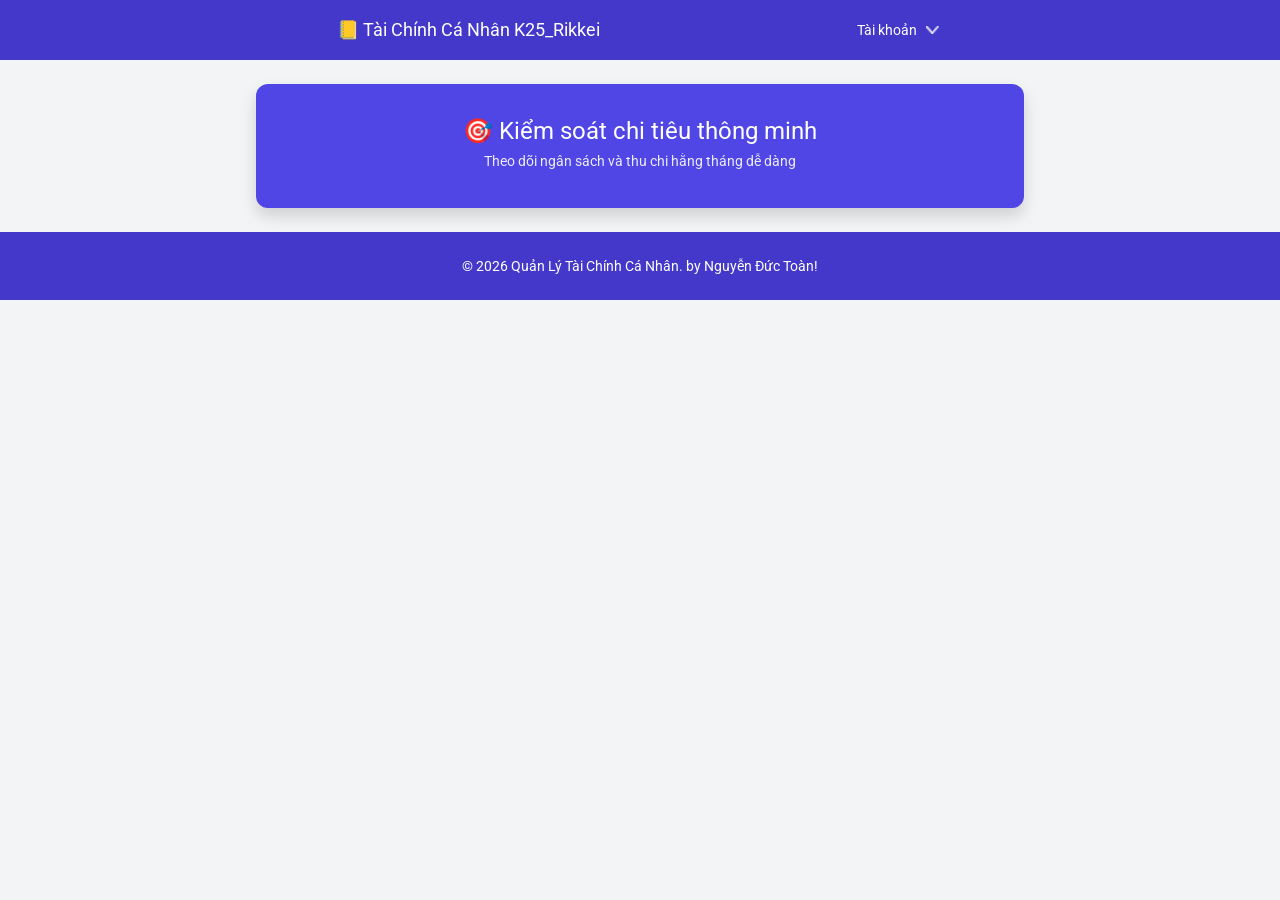
==== STRUCTURE_FINANCE/index.html @ e186793f "Add files via upload" ====
<!DOCTYPE html>
<html lang="en">
<head>
    <meta charset="UTF-8">
    <meta name="viewport" content="width=device-width, initial-scale=1.0">
    <title>Quản Lý Tài Chính Cá Nhân</title>
    <link href="https://fonts.googleapis.com/css2?family=Roboto:wght@300;400;500;700&display=swap" rel="stylesheet">
    <link rel="stylesheet" href="./css/index.css">
</head>
    <body>
        <header>
            <div class="header">
                <div class="left">
                    <span>📒 Tài Chính Cá Nhân K25_Rikkei</span>
                </div>
                <div class="right">
                    <span>Tài khoản</span>
                    <img src="./assets/images/arrow.png">
                </div>
            </div>
        </header>
        <section class="banner">
            <h2>🎯 Kiểm soát chi tiêu thông minh</h2>
            <p>Theo dõi ngân sách và thu chi hằng tháng dễ dàng</p>
        </section>
        <footer>
            <p>© 2026 Quản Lý Tài Chính Cá Nhân. by Nguyễn Đức Toàn!</p>
        </footer>
    </body>
</html>
---- STRUCTURE_FINANCE/css/index.css ----
* {
    padding: 0;
    margin: 0;
    box-sizing: border-box;
}

body {
    font-family: 'Roboto', sans-serif;
    background-color: #F3F4F6;
}

.header {
    background: #4338CA;
    color: white;
    height: 60px;
    display: flex;
    align-items: center;
    justify-content: space-around;
    padding: 16px 208px;
}

.left {
    font-size: 18px;
    font-weight: 400;
    line-height: 28px;
}

.right {
    display: flex;
    font-size: 14px;
    font-weight: 400;
    line-height: 20px;
    gap: 5px;
}

.right img {
    width: 21px;
    height: 20px;
    padding: 6px 4px;
    cursor: pointer;
}

.banner {
    width: 768px;
    height: 124px;
    margin: 24px auto;
    padding: 20px;
    text-align: center;
    color: white;
    background: #4F46E5;
    border-radius: 12px;
    box-shadow: 0 8px 16px #00000026;
}

.banner h2 {
    font-size: 20px;
    font-weight: 500;
    margin-top: 13px;
    margin-bottom: 8px;
    font-size: 24px;
    font-weight: 400;
}

.banner p {
    font-size: 14px;
    opacity: 0.9;
}

footer {
    background: #4338CA;
    color: white;
    font-size: 14px;
    font-weight: 400;
    line-height: 20px;
    height: 68px;
    display: flex;
    align-items: center;
    justify-content: center;
    padding: 16px 208px;
}
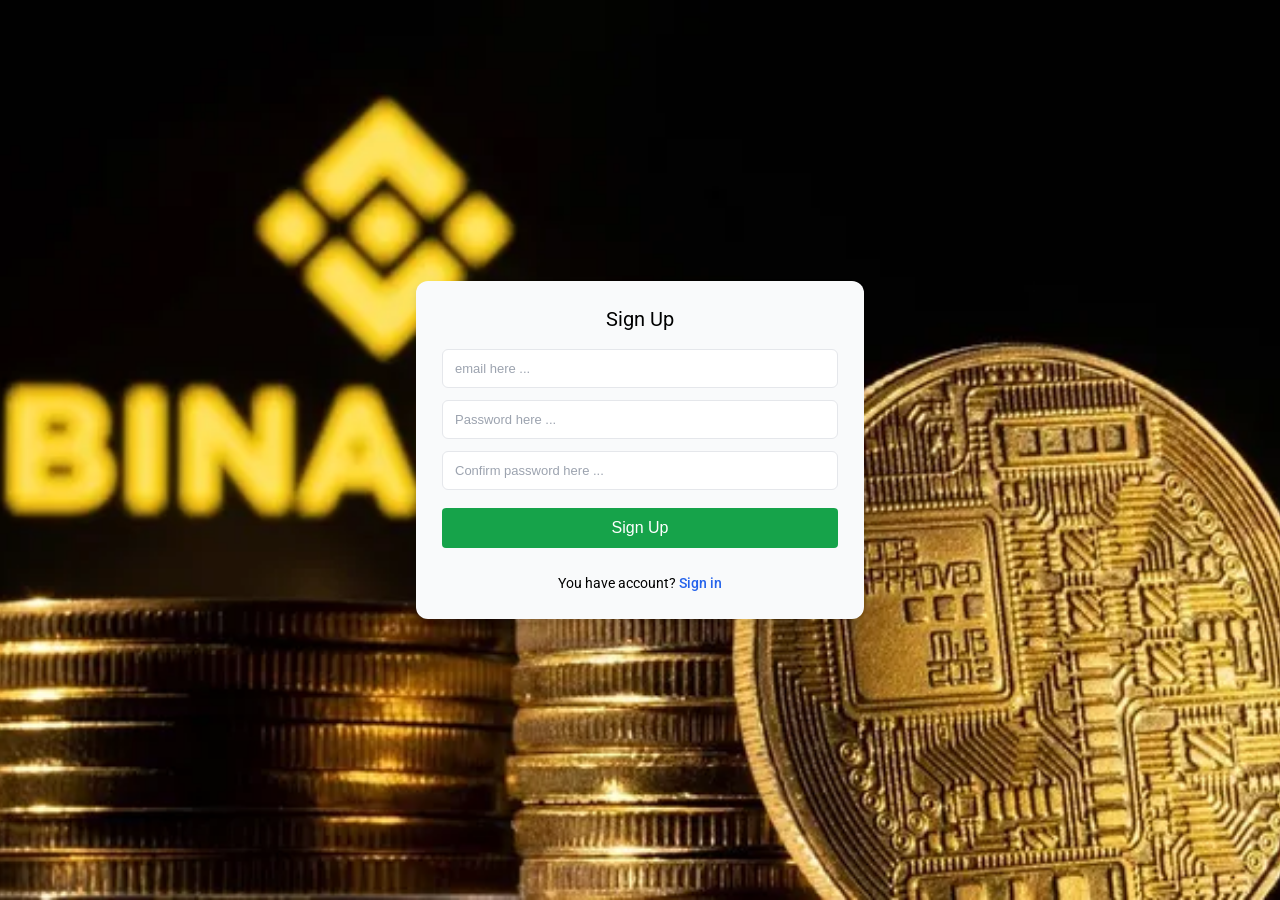
==== commit 01801482: "Add files via upload" ====
--- a/STRUCTURE_FINANCE/index.html
+++ b/STRUCTURE_FINANCE/index.html
@@ -1,5 +1,6 @@
 <!DOCTYPE html>
 <html lang="en">
+
 <head>
     <meta charset="UTF-8">
     <meta name="viewport" content="width=device-width, initial-scale=1.0">
@@ -7,24 +8,83 @@
     <link href="https://fonts.googleapis.com/css2?family=Roboto:wght@300;400;500;700&display=swap" rel="stylesheet">
     <link rel="stylesheet" href="./css/index.css">
 </head>
-    <body>
-        <header>
-            <div class="header">
-                <div class="left">
-                    <span>📒 Tài Chính Cá Nhân K25_Rikkei</span>
+
+<body>
+    <header>
+        <div class="header">
+            <div class="left">📒 Tài Chính Cá Nhân K25_Rikkei</div>
+            <div class="right">
+                <span>Tài khoản</span>
+                <img src="./assets/images/arrow.png">
+            </div>
+        </div>
+    </header>
+    <div class="container">
+        <div class="sidebar">
+            <a href="../index.html" class="active">
+                <img src="../assets/images/Vector (12).png" alt="">
+                <p class="text">Information</p>
+            </a>
+            <a href="../pages/category.html">
+                <img src="../assets/images/Vector (6).png" alt="">
+                <p>Category</p>
+            </a>
+            <a href="../pages/history.html">
+                <img src="../assets/images/Vector (7).png" alt="">
+                <p>History</p>
+            </a>
+        </div>
+        <div class="content">
+            <section id="info" class="tab active">
+                <section class="banner">
+                    <h2>🎯 Kiểm soát chi tiêu thông minh</h2>
+                    <p>Theo dõi ngân sách và thu chi hằng tháng dễ dàng</p>
+                </section>
+                <h2 class="dashboard-title">📊 Quản Lý Tài Chính Cá Nhân</h2>
+                <div class="card center">
+                    <p>Số tiền còn lại</p>
+                    <h3 class="money">0 VND</h3>
                 </div>
-                <div class="right">
-                    <span>Tài khoản</span>
-                    <img src="./assets/images/arrow.png">
+                <div class="card">
+                    <label>📅 Chọn tháng:</label>
+                    <input type="month">
                 </div>
-            </div>
-        </header>
-        <section class="banner">
-            <h2>🎯 Kiểm soát chi tiêu thông minh</h2>
-            <p>Theo dõi ngân sách và thu chi hằng tháng dễ dàng</p>
-        </section>
-        <footer>
-            <p>© 2026 Quản Lý Tài Chính Cá Nhân. by Nguyễn Đức Toàn!</p>
-        </footer>
-    </body>
+                <div class="card">
+                    <label>💰 Ngân sách tháng:</label>
+                    <input type="number" placeholder="VD: 5000000">
+                    <button class="btn-primary">Lưu</button>
+                </div>
+                <div class="profile-card">
+                    <h3 class="profile-title">Quản Lý Thông tin cá nhân</h3>
+                    <div class="profile-form">
+                        <div class="form-group">
+                            <label>Name *</label>
+                            <input type="text" value="Nguyen Van A">
+                        </div>
+                        <div class="form-group">
+                            <label>Email *</label>
+                            <input type="email" value="nguyenvana@gmail.com">
+                        </div>
+                        <div class="form-group">
+                            <label>Phone *</label>
+                            <input type="text" value="0987654321">
+                        </div>
+                        <div class="form-group">
+                            <label>Gender *</label>
+                            <input type="text" value="Male">
+                        </div>
+                    </div>
+                    <div class="profile-actions">
+                        <button class="btn-outline">Change Information</button>
+                        <button class="btn-outline">Change Password</button>
+                    </div>
+                </div>
+            </section>
+        </div>
+    </div>
+    <footer>
+        © 2026 Quản Lý Tài Chính Cá Nhân. by Nguyễn Đức Toàn!
+    </footer>
+</body>
+<script src="./js/index.js"></script>
 </html>
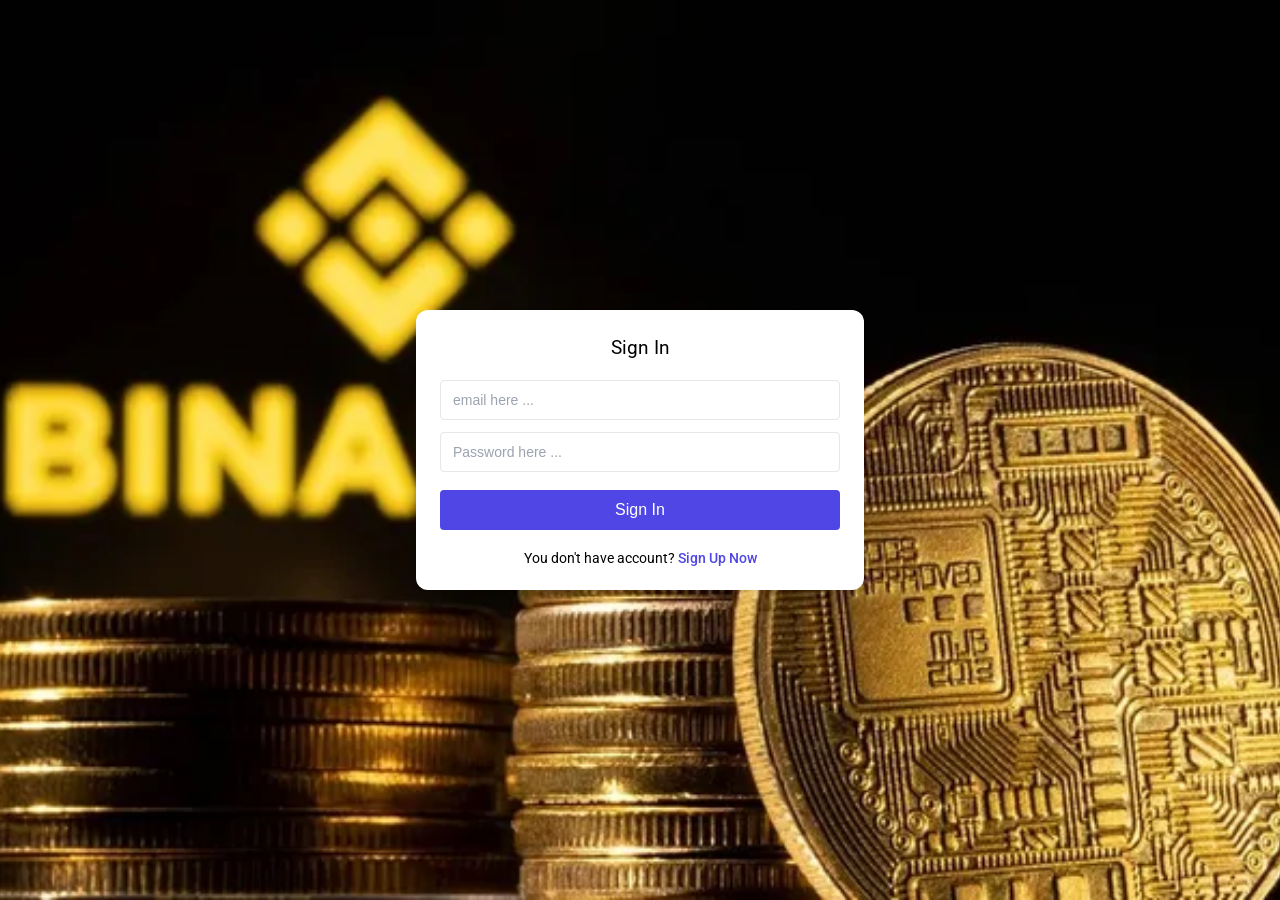
==== commit a168c73e: "Add files via upload" ====
--- a/STRUCTURE_FINANCE/index.html
+++ b/STRUCTURE_FINANCE/index.html
@@ -14,23 +14,40 @@
         <div class="header">
             <div class="left">📒 Tài Chính Cá Nhân K25_Rikkei</div>
             <div class="right">
-                <span>Tài khoản</span>
-                <img src="./assets/images/arrow.png">
+                <select id="menu" onchange="logOut()">
+                    <option value="">Tài khoản</option>
+                    <option value="logout">Đăng xuất</option>
+                </select>
             </div>
         </div>
     </header>
+    <div class="popup" id="popup">
+        <div class="modal">
+            <div class="modal-header">
+                <img src="./assets/images/image.png" alt="">
+            </div>
+            <div class="modal-body">
+                <h3>Xác nhận</h3>
+                <p>Bạn có chắc chắn muốn đăng xuất khỏi hệ thống không?</p>
+            </div>
+            <div class="modal-footer">
+                <button id="cancel-btn" class="btn cancel">Hủy</button>
+                <button id="confirm-btn" class="btn confirm">Có</button>
+            </div>
+        </div>
+    </div>
     <div class="container">
         <div class="sidebar">
-            <a href="../index.html" class="active">
-                <img src="../assets/images/Vector (12).png" alt="">
+            <a href="./index.html" class="active">
+                <img src="./assets/images/Vector (12).png" alt="">
                 <p class="text">Information</p>
             </a>
-            <a href="../pages/category.html">
-                <img src="../assets/images/Vector (6).png" alt="">
+            <a href="./pages/category.html">
+                <img src="./assets/images/Vector (6).png" alt="">
                 <p>Category</p>
             </a>
-            <a href="../pages/history.html">
-                <img src="../assets/images/Vector (7).png" alt="">
+            <a href="./pages/history.html">
+                <img src="./assets/images/Vector (7).png" alt="">
                 <p>History</p>
             </a>
         </div>
@@ -43,16 +60,22 @@
                 <h2 class="dashboard-title">📊 Quản Lý Tài Chính Cá Nhân</h2>
                 <div class="card center">
                     <p>Số tiền còn lại</p>
-                    <h3 class="money">0 VND</h3>
+                    <h3 class="money" id="remain">0 VND</h3>
                 </div>
                 <div class="card">
                     <label>📅 Chọn tháng:</label>
-                    <input type="month">
+                    <input type="month" id="monthChoose">
                 </div>
                 <div class="card">
                     <label>💰 Ngân sách tháng:</label>
-                    <input type="number" placeholder="VD: 5000000">
-                    <button class="btn-primary">Lưu</button>
+                    <input type="number" id="budgetInput" placeholder="VD: 5000000">
+                    <button class="btn-primary" id="saveBudget" onclick="saveData()">Lưu</button>
+                </div>
+                <div class="card">
+                    <p>📌 Ngân sách đã đặt: <strong id="budgetShow">0 VND</strong></p>
+                    <p>💸 Đã chi: <strong id="spendShow">0 VND</strong></p>
+                    <p>💰 Còn lại: <strong id="remainShow">0 VND</strong></p>
+                    <p id="warning" class="warning">⚠️ Bạn chưa đặt ngân sách cho tháng này</p>
                 </div>
                 <div class="profile-card">
                     <h3 class="profile-title">Quản Lý Thông tin cá nhân</h3>
--- a/STRUCTURE_FINANCE/css/index.css
+++ b/STRUCTURE_FINANCE/css/index.css
@@ -16,7 +16,7 @@
     display: flex;
     align-items: center;
     justify-content: space-around;
-    padding: 16px 208px;
+    padding: 16px 20px;
 }
 
 .left {
@@ -30,20 +30,20 @@
     font-size: 14px;
     font-weight: 400;
     line-height: 20px;
-    gap: 5px;
-}
-
-.right img {
-    width: 21px;
-    height: 20px;
-    padding: 6px 4px;
-    cursor: pointer;
+    align-items: center;
+    gap: 8px;
+}
+
+.right select{
+    background: #4338CA;
+    border: 1px solid #4338CA;
+    color: #ffffff;
 }
 
 .banner {
     width: 768px;
     height: 124px;
-    margin: 24px auto;
+    margin: 24px 200px;
     padding: 20px;
     text-align: center;
     color: white;
@@ -53,7 +53,6 @@
 }
 
 .banner h2 {
-    font-size: 20px;
     font-weight: 500;
     margin-top: 13px;
     margin-bottom: 8px;
@@ -77,4 +76,509 @@
     align-items: center;
     justify-content: center;
     padding: 16px 208px;
+}
+
+.dashboard-title {
+    text-align: left;
+    color: #4F46E5;
+    margin: 30px 400px;
+    font-weight: 400;
+    font-size: 30px;
+}
+
+.card {
+    background: white;
+    padding: 20px;
+    margin-bottom: 16px;
+    margin-left: 200px;
+    border-radius: 12px;
+    text-align: center;
+    width: 768px;
+    box-shadow: 0 4px 10px rgba(0,0,0,0.08);
+}
+
+.card label {
+    margin-right: 10px;
+    color: #6B7280;
+    font-weight: 400;
+    font-size: 13px;
+}
+
+.card input {
+    padding: 12px 15px;
+    border-radius: 6px;
+    border: 1px solid #ccc;
+}
+
+.card input::placeholder {
+    color: #9CA3AF;
+    font-size: 16px;
+}
+
+.budget {
+    display: flex;
+    align-items: center;
+    text-align: center;
+    gap: 10px;
+}
+
+.center {
+    text-align: center;
+    color: #6B7280;
+}
+
+.money {
+    color: #22C55E;
+    margin-top: 8px;
+    font-size: 24px;
+    font-weight: 400;
+}
+
+.category-form {
+    display: flex;
+    gap: 10px;
+    margin: 10px 0;
+}
+
+.category-list {
+    list-style: none;
+}
+
+.category-list li {
+    padding: 8px 0;
+    border-bottom: 1px solid #eee;
+    display: flex;
+    justify-content: space-between;
+}
+
+.category-list span {
+    color: red;
+    cursor: pointer;
+}
+
+.btn-primary {
+    background: #3B82F6;
+    color: white;
+    border: none;
+    padding: 12px 24px;
+    border-radius: 6px;
+    cursor: pointer;
+    font-size: 16px;
+    margin-left: 15px;
+}
+
+.btn-success {
+    background: #22C55E;
+    color: white;
+    border: none;
+    padding: 8px 16px;
+    border-radius: 6px;
+    cursor: pointer;
+}
+
+.container {
+    display: flex;
+}
+
+.sidebar {
+    width: 200px;
+    min-height: 100vh;
+    background: #F3F4F6;
+    padding: 10px 20px;
+}
+
+.sidebar a {
+    border: 1px solid #4338CA;
+    display: flex;
+    gap: 10px;
+    padding: 12px;
+    margin: 8px 0;
+    font-size: 14px;
+    font-weight: 400;
+    text-decoration: none;
+    background: #FFFFFF;
+    color: #000000;
+    border-radius: 8px;
+}
+
+.sidebar a p {
+    margin: 2px auto;
+}
+
+.sidebar a.active {
+    background: #4338CA;
+    color: white;
+}
+
+.content {
+    flex: 1;
+    padding: 20px;
+}
+
+table {
+    width: 100%;
+    border-collapse: collapse;
+}
+
+th, td {
+    padding: 10px;
+    border-bottom: 1px solid #ddd;
+    text-align: center;
+}
+
+.profile-card {
+    background: #F3F4F6;
+    padding: 5px;
+    margin-bottom: 16px;
+    margin-left: 200px;
+    text-align: center;
+    width: 768px;
+}
+
+.profile-title {
+    color: #4F46E5;
+    margin-bottom: 15px;
+    font-size: 30px;
+    font-weight: 400;
+    text-align: center;
+}
+
+.profile-form {
+    display: grid;
+    grid-template-columns: 1fr 1fr;
+    gap: 15px;
+}
+
+.form-group {
+    display: flex;
+    flex-direction: column;
+    text-align: left;
+}
+
+.form-group label {
+    font-size: 13px;
+    margin-bottom: 5px;
+    color: #6B7280;
+}
+
+.profile-actions {
+    display: flex;
+    justify-content: space-between;
+    margin-top: 20px;
+}
+
+.btn-outline {
+    border: 2px solid #4F46E5;
+    color: #4F46E5;
+    background: #F4F2FD;
+    font-weight: bold;
+    font-size: 16px;
+    padding: 10px 20px;
+    border-radius: 8px;
+    width: 370px;
+    cursor: pointer;
+}
+
+.btn-outline:hover {
+    background: #4F46E5;
+    color: white;
+}
+
+.profile-card input {
+    padding: 12px 15px;
+    border-radius: 6px;
+    border: 1px solid #ccc;
+}
+
+.history-form {
+    display: flex;
+    gap: 10px;
+}
+
+.history-form input {
+    flex: 1;
+    background-color: #FFFFFF;
+    border: 1px solid #DEE2E6;
+}
+
+.history-header {
+    display: flex;
+    justify-content: space-between;
+    align-items: center;
+    margin-bottom: 15px;
+}
+
+.history-form select {
+    flex: 1;
+    padding: 12px 15px;
+    border-radius: 6px;
+    background-color: #EFEFEF;
+    border: 1px solid #DEE2E6;
+    color: #212529;
+    font-size: 16px;
+    font-weight: 400;
+    appearance: none;
+    -webkit-appearance: none;
+    -moz-appearance: none;
+}
+
+.history-actions {
+    display: flex;
+    gap: 10px;
+}
+
+.btn-sort {
+    background: #E5E7EB;
+    border: none;
+    padding: 8px 12px;
+    border-radius: 6px;
+    cursor: pointer;
+}
+
+.btn-search {
+    background: #4338CA;
+    color: white;
+    border: none;
+    padding: 8px 12px;
+    border-radius: 6px;
+    cursor: pointer;
+}
+
+table td:last-child {
+    cursor: pointer;
+}
+
+.pagination {
+    display: flex;
+    justify-content: center;
+    gap: 8px;
+    margin-top: 15px;
+}
+
+.pagination button {
+    padding: 6px 10px;
+    border: 1px solid #ddd;
+    background: white;
+    cursor: pointer;
+    border-radius: 5px;
+}
+
+.pagination button.active {
+    background: #4338CA;
+    color: white;
+}
+
+.category-grid {
+    display: grid;
+    grid-template-columns: repeat(3, 1fr);
+    gap: 15px;
+    margin-top: 15px;
+}
+
+.category-item {
+    background: #fff;
+    border: 1px solid #E5E7EB;
+    border-radius: 10px;
+    padding: 12px;
+    display: flex;
+    justify-content: space-between;
+    align-items: center;
+}
+
+.cat-left {
+    display: flex;
+    align-items: center;
+    gap: 10px;
+}
+
+.icon {
+    font-size: 24px;
+    border: 1px solid #ccc;
+    padding: 10px;
+    border-radius: 8px;
+}
+
+.cat-name {
+    font-weight: 500;
+}
+
+.cat-money {
+    font-size: 13px;
+    color: #9CA3AF;
+}
+
+.cat-actions {
+    display: flex;
+    flex-direction: column;
+    gap: 5px;
+    cursor: pointer;
+}
+
+.warning {
+    color: orange;
+    display:none;
+    margin-top: 20px;
+    font-size: 20px;
+}
+
+.popup {
+    position: fixed;
+    inset: 0;
+    background: rgba(30, 41, 59, 0.6); /* nền tối giống ảnh */
+    display: none;
+    justify-content: center;
+    align-items: center;
+    z-index: 999;
+}
+
+.modal {
+    width: 480px;
+    background: #f9fafb;
+    border-radius: 10px;
+    padding: 20px 24px;
+    box-shadow: 0 15px 40px rgba(0,0,0,0.25);
+    animation: fadeIn 0.25s ease;
+}
+
+.modal-header {
+    margin-bottom: 10px;
+}
+
+.modal-header img{
+    width: 62px;
+    height: 60px;
+}
+
+.modal-body h3 {
+    font-size: 18px;
+    margin-bottom: 6px;
+    color: #111827;
+}
+
+.modal-body p {
+    font-size: 14px;
+    color: #6b7280;
+    margin-bottom: 20px;
+}
+
+.modal-footer {
+    display: flex;
+    justify-content: flex-end;
+    gap: 10px;
+    border-top: 1px solid #e5e7eb;
+    padding-top: 15px;
+}
+
+.btn {
+    padding: 8px 18px;
+    border-radius: 6px;
+    border: none;
+    cursor: pointer;
+    font-size: 14px;
+}
+
+.cancel {
+    background: #ffffff;
+    color: #344054;
+    border: 1px solid #D0D5DD;
+    width: 62px;
+    height: 48px;
+    border-radius: 8px;
+    font-size: 16px;
+    font-weight: 500;
+    box-shadow: 0 1px 2px rgba(16, 24, 40, 0.051);
+}
+
+.cancel:hover {
+    background-color: #b1b4bb;
+}
+
+.confirm {
+    background: #f59e0b;
+    color: white;
+    width: 62px;
+    height: 48px;
+    border-radius: 8px;
+    font-size: 16px;
+    font-weight: 500;
+    box-shadow: 0 1px 2px rgba(16, 24, 40, 0.051);
+}
+
+.confirm:hover {
+    background: #d97706;
+}
+
+@keyframes fadeIn {
+    from {
+        transform: scale(0.9);
+        opacity: 0;
+    }
+    to {
+        transform: scale(1);
+        opacity: 1;
+    }
+}
+
+@media (max-width: 1024px) {
+    .banner,
+    .card,
+    .profile-card {
+        width: 90%;
+        margin: 20px auto;
+    }
+
+    .dashboard-title {
+        margin: 20px;
+        text-align: center;
+    }
+
+    .container {
+        flex-direction: column;
+    }
+
+    .sidebar {
+        width: 100%;
+        display: flex;
+        gap: 10px;
+        justify-content: center;
+        min-height: auto;
+    }
+
+    .sidebar a {
+        width: auto;
+        flex: 1;
+    }
+}
+
+@media (max-width: 600px) {
+    .history-form {
+        flex-direction: column;
+    }
+
+    .category-grid {
+        grid-template-columns: 1fr;
+    }
+
+    .profile-form {
+        grid-template-columns: 1fr;
+    }
+
+    .profile-actions {
+        flex-direction: column;
+        gap: 10px;
+    }
+
+    .btn-outline {
+        width: 100%;
+    }
+
+    table {
+        font-size: 12px;
+    }
+
+    .header {
+        flex-direction: column;
+        height: auto;
+        gap: 5px;
+    }
 }
